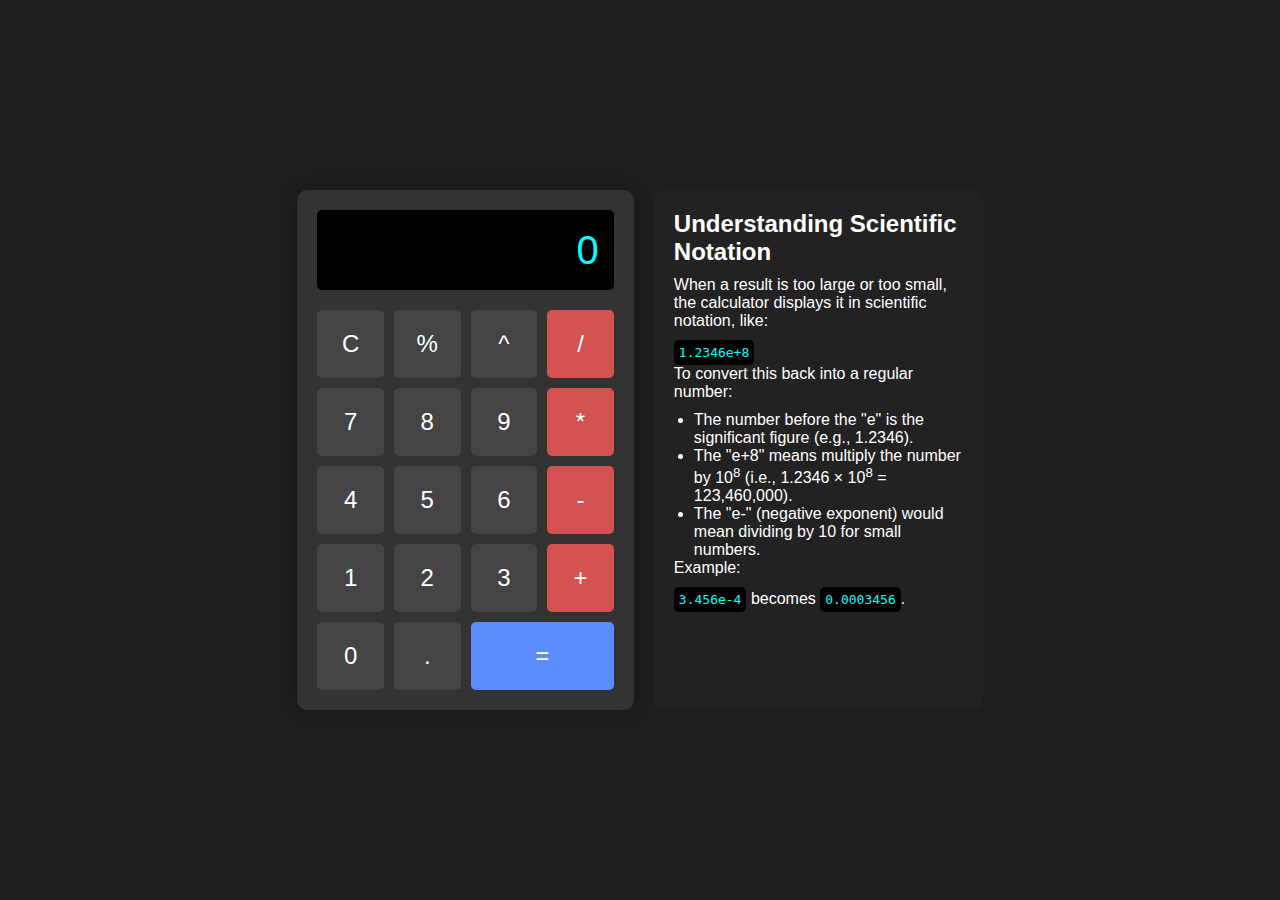
==== calculator/index.html @ e38bb3e3 "first commit" ====
<!DOCTYPE html>
<html lang="en">
<head>
    <meta charset="UTF-8">
    <meta name="viewport" content="width=device-width, initial-scale=1.0">
    <title> Calculator with Explanation</title>
    <link rel="stylesheet" href="styles.css">
</head>
<body>
    <div class="container">
        <div class="calculator">
            <div class="display" id="display">0</div>
            <div class="buttons">
                <button class="btn" id="clear">C</button>
                <button class="btn" id="mod">%</button>
                <button class="btn" id="exp">^</button>
                <button class="btn operator" id="divide">/</button>

                <button class="btn number">7</button>
                <button class="btn number">8</button>
                <button class="btn number">9</button>
                <button class="btn operator" id="multiply">*</button>

                <button class="btn number">4</button>
                <button class="btn number">5</button>
                <button class="btn number">6</button>
                <button class="btn operator" id="subtract">-</button>

                <button class="btn number">1</button>
                <button class="btn number">2</button>
                <button class="btn number">3</button>
                <button class="btn operator" id="add">+</button>

                <button class="btn number">0</button>
                <button class="btn" id="decimal">.</button>
                <button class="btn" id="equals">=</button>
            </div>
        </div>

        <!-- Explanation Section -->
        <div class="explanation">
            <h2>Understanding Scientific Notation</h2>
            <p>When a result is too large or too small, the calculator displays it in scientific notation, like:</p>
            <pre>1.2346e+8</pre>
            <p>To convert this back into a regular number:</p>
            <ul>
                <li>The number before the "e" is the significant figure (e.g., 1.2346).</li>
                <li>The "e+8" means multiply the number by 10<sup>8</sup> (i.e., 1.2346 × 10<sup>8</sup> = 123,460,000).</li>
                <li>The "e-" (negative exponent) would mean dividing by 10 for small numbers.</li>
            </ul>
            <p>Example: <pre>3.456e-4</pre> becomes <pre>0.0003456</pre>.</p>
        </div>
    </div>

    <script src="main.js"></script>
</body>
</html>
---- calculator/styles.css ----
* {
  margin: 0;
  padding: 0;
  box-sizing: border-box;
}

body {
  display: flex;
  justify-content: center;
  align-items: center;
  height: 100vh;
  background-color: #1e1e1e;
  font-family: 'Arial', sans-serif;
}

.container {
  display: flex;
  max-width: 800px;
  gap: 20px;
}

.calculator {
  background-color: #333;
  padding: 20px;
  border-radius: 10px;
  box-shadow: 0 0 20px rgba(0, 0, 0, 0.3);
  max-width: 400px;
  width: 100%;
}

.display {
  background-color: #000;
  color: #0ff;
  font-size: 2.5em;
  text-align: right;
  padding: 15px;
  border-radius: 5px;
  margin-bottom: 20px;
  height: 80px;
  display: flex;
  align-items: center;
  justify-content: flex-end;
  word-wrap: break-word;
  overflow: hidden;
}

.buttons {
  display: grid;
  grid-template-columns: repeat(4, 1fr);
  gap: 10px;
}

.btn {
  padding: 20px;
  background-color: #444;
  color: #fff;
  font-size: 1.5em;
  border: none;
  border-radius: 5px;
  cursor: pointer;
  transition: background-color 0.3s;
}

.btn:hover {
  background-color: #555;
}

.operator {
  background-color: #d45252;
}

.operator:hover {
  background-color: #ff5e5e;
}

#equals {
  background-color: #5c8bff;
  grid-column: span 2;
}

#equals:hover {
  background-color: #729dff;
}

/* Responsive Design */
@media (max-width: 500px) {
  .display {
      font-size: 1.8em;
  }
  .btn {
      font-size: 1.2em;
      padding: 15px;
  }
}

/* Explanation Section */
.explanation {
  background-color: #222;
  color: #fff;
  padding: 20px;
  border-radius: 10px;
  max-width: 350px;
  font-size: 1em;
}

.explanation h2 {
  font-size: 1.5em;
  margin-bottom: 10px;
}

.explanation p {
  margin-bottom: 10px;
}

.explanation ul {
  list-style-type: disc;
  margin-left: 20px;
}

.explanation pre {
  background-color: #000;
  color: #0ff;
  padding: 5px;
  border-radius: 5px;
  display: inline-block;
}
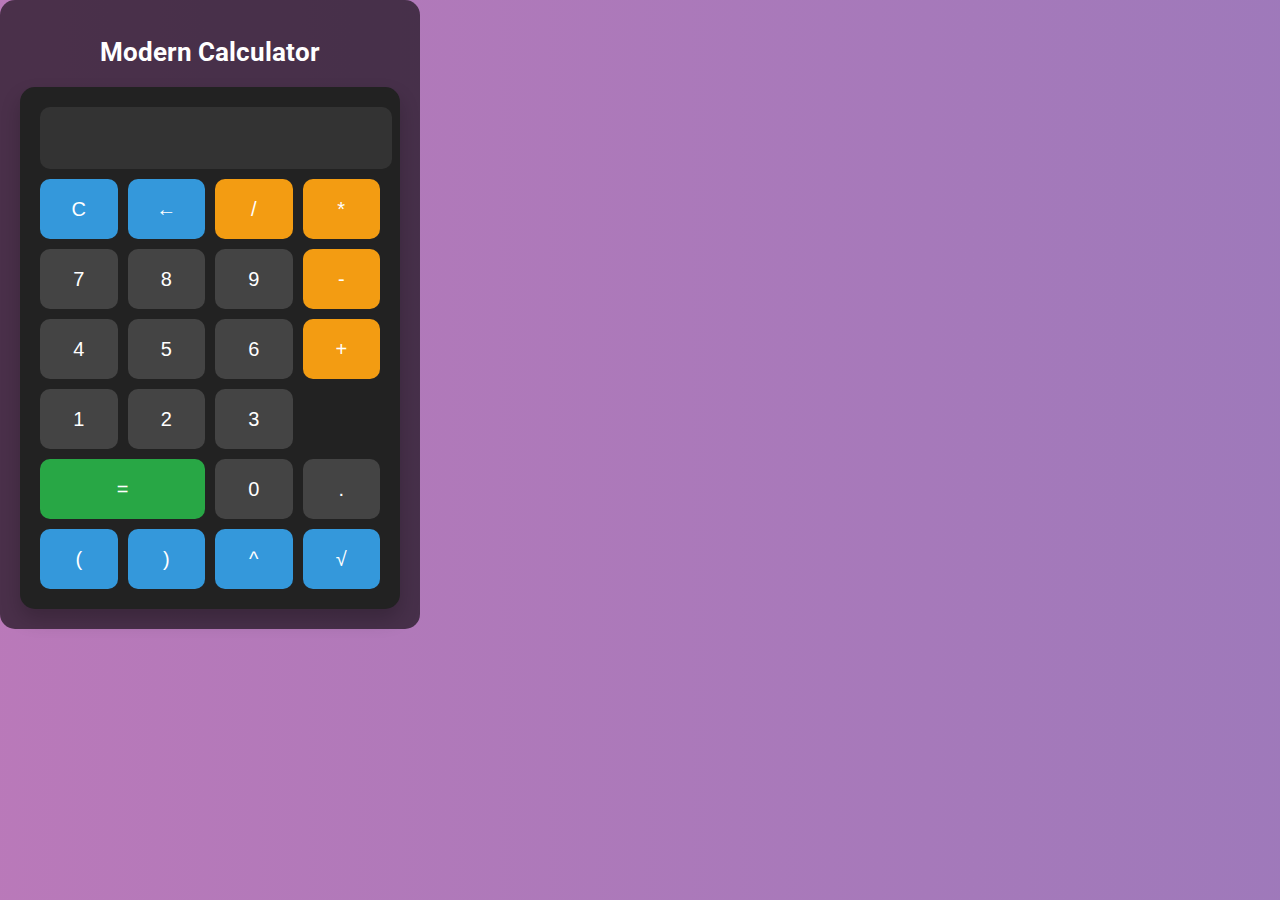
==== commit a2dd3586: "improved the calculator" ====
--- a/calculator/index.html
+++ b/calculator/index.html
@@ -3,55 +3,44 @@
 <head>
     <meta charset="UTF-8">
     <meta name="viewport" content="width=device-width, initial-scale=1.0">
-    <title> Calculator with Explanation</title>
+    <title>Modern Calculator</title>
     <link rel="stylesheet" href="styles.css">
 </head>
 <body>
     <div class="container">
-        <div class="calculator">
-            <div class="display" id="display">0</div>
-            <div class="buttons">
-                <button class="btn" id="clear">C</button>
-                <button class="btn" id="mod">%</button>
-                <button class="btn" id="exp">^</button>
-                <button class="btn operator" id="divide">/</button>
-
-                <button class="btn number">7</button>
-                <button class="btn number">8</button>
-                <button class="btn number">9</button>
-                <button class="btn operator" id="multiply">*</button>
-
-                <button class="btn number">4</button>
-                <button class="btn number">5</button>
-                <button class="btn number">6</button>
-                <button class="btn operator" id="subtract">-</button>
-
-                <button class="btn number">1</button>
-                <button class="btn number">2</button>
-                <button class="btn number">3</button>
-                <button class="btn operator" id="add">+</button>
-
-                <button class="btn number">0</button>
-                <button class="btn" id="decimal">.</button>
-                <button class="btn" id="equals">=</button>
+        <div class="background">
+            <div class="overlay">
+                <h1>Modern Calculator</h1>
+                <div class="calculator">
+                    <input type="text" class="calculator-screen" id="calculator-screen" disabled />
+                    <div class="calculator-buttons">
+                        <button class="btn function-btn" onclick="clearScreen()">C</button>
+                        <button class="btn function-btn" onclick="backspace()">←</button>
+                        <button class="btn operator-btn" onclick="appendCharacter('/')">/</button>
+                        <button class="btn operator-btn" onclick="appendCharacter('*')">*</button>
+                        <button class="btn" onclick="appendCharacter('7')">7</button>
+                        <button class="btn" onclick="appendCharacter('8')">8</button>
+                        <button class="btn" onclick="appendCharacter('9')">9</button>
+                        <button class="btn operator-btn" onclick="appendCharacter('-')">-</button>
+                        <button class="btn" onclick="appendCharacter('4')">4</button>
+                        <button class="btn" onclick="appendCharacter('5')">5</button>
+                        <button class="btn" onclick="appendCharacter('6')">6</button>
+                        <button class="btn operator-btn" onclick="appendCharacter('+')">+</button>
+                        <button class="btn" onclick="appendCharacter('1')">1</button>
+                        <button class="btn" onclick="appendCharacter('2')">2</button>
+                        <button class="btn" onclick="appendCharacter('3')">3</button>
+                        <button class="btn equal-sign" onclick="calculateResult()">=</button>
+                        <button class="btn" onclick="appendCharacter('0')">0</button>
+                        <button class="btn" onclick="appendCharacter('.')">.</button>
+                        <button class="btn function-btn" onclick="appendCharacter('(')">(</button>
+                        <button class="btn function-btn" onclick="appendCharacter(')')">)</button>
+                        <button class="btn function-btn" onclick="appendCharacter('**')">^</button>
+                        <button class="btn function-btn" onclick="appendSquareRoot()">√</button>
+                    </div>
+                </div>
             </div>
         </div>
-
-        <!-- Explanation Section -->
-        <div class="explanation">
-            <h2>Understanding Scientific Notation</h2>
-            <p>When a result is too large or too small, the calculator displays it in scientific notation, like:</p>
-            <pre>1.2346e+8</pre>
-            <p>To convert this back into a regular number:</p>
-            <ul>
-                <li>The number before the "e" is the significant figure (e.g., 1.2346).</li>
-                <li>The "e+8" means multiply the number by 10<sup>8</sup> (i.e., 1.2346 × 10<sup>8</sup> = 123,460,000).</li>
-                <li>The "e-" (negative exponent) would mean dividing by 10 for small numbers.</li>
-            </ul>
-            <p>Example: <pre>3.456e-4</pre> becomes <pre>0.0003456</pre>.</p>
-        </div>
     </div>
-
-    <script src="main.js"></script>
+    <script src="script.js"></script>
 </body>
-</html>
+</html>--- a/calculator/styles.css
+++ b/calculator/styles.css
@@ -1,126 +1,106 @@
-* {
-  margin: 0;
-  padding: 0;
-  box-sizing: border-box;
-}
+@import url('https://fonts.googleapis.com/css2?family=Roboto:wght@400;500&display=swap');
 
 body {
-  display: flex;
-  justify-content: center;
-  align-items: center;
-  height: 100vh;
-  background-color: #1e1e1e;
-  font-family: 'Arial', sans-serif;
+    margin: 0;
+    font-family: 'Roboto', sans-serif;
+    display: flex;
+    justify-content: center;
+    align-items: center;
+    height: 100vh;
+    background: #f3f3f3;
 }
 
 .container {
-  display: flex;
-  max-width: 800px;
-  gap: 20px;
+    display: flex;
+    justify-content: center;
+    align-items: center;
+    height: 100%;
+    width: 100%;
+}
+
+.background {
+    position: relative;
+    width: 100%;
+    height: 100%;
+    background: linear-gradient(to right, rgba(128, 0, 128, 0.5), rgba(75, 0, 130, 0.5)), url('https://images.unsplash.com/photo-1574169208507-843761648b70?crop=entropy&cs=tinysrgb&fit=max&fm=jpg&ixid=MnwzNjUyOXwwfDF8c2VhcmNofDJ8fGZ1bm55fGVufDB8fHx8MTY0MTgwODAyOQ&ixlib=rb-1.2.1&q=80&w=1080') no-repeat center center/cover;
+}
+
+.overlay {
+    background: rgba(0, 0, 0, 0.6);
+    padding: 20px;
+    border-radius: 15px;
+    text-align: center;
+    color: #fff;
+    width: 380px;
+}
+
+h1 {
+    margin-bottom: 20px;
+    font-size: 26px;
 }
 
 .calculator {
-  background-color: #333;
-  padding: 20px;
-  border-radius: 10px;
-  box-shadow: 0 0 20px rgba(0, 0, 0, 0.3);
-  max-width: 400px;
-  width: 100%;
+    background-color: #222;
+    padding: 20px;
+    border-radius: 15px;
+    box-shadow: 0 10px 20px rgba(0, 0, 0, 0.2);
 }
 
-.display {
-  background-color: #000;
-  color: #0ff;
-  font-size: 2.5em;
-  text-align: right;
-  padding: 15px;
-  border-radius: 5px;
-  margin-bottom: 20px;
-  height: 80px;
-  display: flex;
-  align-items: center;
-  justify-content: flex-end;
-  word-wrap: break-word;
-  overflow: hidden;
+.calculator-screen {
+    width: 100%;
+    height: 60px;
+    margin-bottom: 10px;
+    border: none;
+    background-color: #333;
+    color: #fff;
+    text-align: right;
+    padding-right: 10px;
+    font-size: 22px;
+    border-radius: 10px;
 }
 
-.buttons {
-  display: grid;
-  grid-template-columns: repeat(4, 1fr);
-  gap: 10px;
+.calculator-buttons {
+    display: grid;
+    grid-template-columns: repeat(4, 1fr);
+    gap: 10px;
 }
 
 .btn {
-  padding: 20px;
-  background-color: #444;
-  color: #fff;
-  font-size: 1.5em;
-  border: none;
-  border-radius: 5px;
-  cursor: pointer;
-  transition: background-color 0.3s;
+    background-color: #444;
+    border: none;
+    border-radius: 10px;
+    height: 60px;
+    font-size: 20px;
+    color: #fff;
+    cursor: pointer;
+    transition: all 0.3s;
 }
 
 .btn:hover {
-  background-color: #555;
+    background-color: #555;
 }
 
-.operator {
-  background-color: #d45252;
+.operator-btn {
+    background-color: #f39c12;
 }
 
-.operator:hover {
-  background-color: #ff5e5e;
+.operator-btn:hover {
+    background-color: #e67e22;
 }
 
-#equals {
-  background-color: #5c8bff;
-  grid-column: span 2;
+.function-btn {
+    background-color: #3498db;
 }
 
-#equals:hover {
-  background-color: #729dff;
+.function-btn:hover {
+    background-color: #2980b9;
 }
 
-/* Responsive Design */
-@media (max-width: 500px) {
-  .display {
-      font-size: 1.8em;
-  }
-  .btn {
-      font-size: 1.2em;
-      padding: 15px;
-  }
+.equal-sign {
+    background-color: #28a745;
+    grid-column: span 2;
 }
 
-/* Explanation Section */
-.explanation {
-  background-color: #222;
-  color: #fff;
-  padding: 20px;
-  border-radius: 10px;
-  max-width: 350px;
-  font-size: 1em;
-}
-
-.explanation h2 {
-  font-size: 1.5em;
-  margin-bottom: 10px;
-}
-
-.explanation p {
-  margin-bottom: 10px;
-}
-
-.explanation ul {
-  list-style-type: disc;
-  margin-left: 20px;
-}
-
-.explanation pre {
-  background-color: #000;
-  color: #0ff;
-  padding: 5px;
-  border-radius: 5px;
-  display: inline-block;
-}
+.equal-sign:hover {
+    background-color: #218838;
+}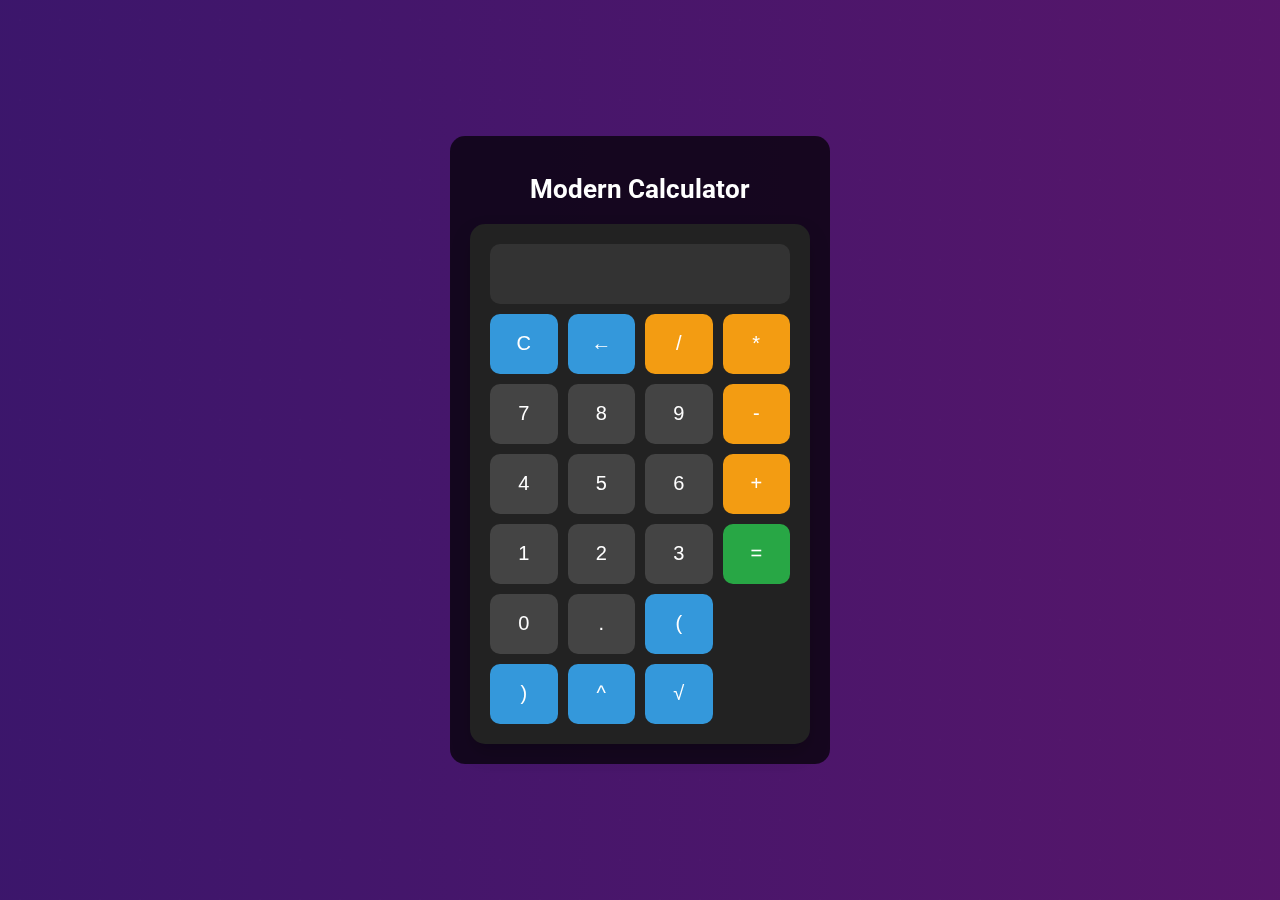
==== commit 442e594c: "improved calculator again" ====
--- a/calculator/index.html
+++ b/calculator/index.html
@@ -1,46 +1,49 @@
 <!DOCTYPE html>
 <html lang="en">
-<head>
-    <meta charset="UTF-8">
-    <meta name="viewport" content="width=device-width, initial-scale=1.0">
+  <head>
+    <meta charset="UTF-8" />
+    <meta name="viewport" content="width=device-width, initial-scale=1.0" />
     <title>Modern Calculator</title>
-    <link rel="stylesheet" href="styles.css">
-</head>
-<body>
-    <div class="container">
-        <div class="background">
-            <div class="overlay">
-                <h1>Modern Calculator</h1>
-                <div class="calculator">
-                    <input type="text" class="calculator-screen" id="calculator-screen" disabled />
-                    <div class="calculator-buttons">
-                        <button class="btn function-btn" onclick="clearScreen()">C</button>
-                        <button class="btn function-btn" onclick="backspace()">←</button>
-                        <button class="btn operator-btn" onclick="appendCharacter('/')">/</button>
-                        <button class="btn operator-btn" onclick="appendCharacter('*')">*</button>
-                        <button class="btn" onclick="appendCharacter('7')">7</button>
-                        <button class="btn" onclick="appendCharacter('8')">8</button>
-                        <button class="btn" onclick="appendCharacter('9')">9</button>
-                        <button class="btn operator-btn" onclick="appendCharacter('-')">-</button>
-                        <button class="btn" onclick="appendCharacter('4')">4</button>
-                        <button class="btn" onclick="appendCharacter('5')">5</button>
-                        <button class="btn" onclick="appendCharacter('6')">6</button>
-                        <button class="btn operator-btn" onclick="appendCharacter('+')">+</button>
-                        <button class="btn" onclick="appendCharacter('1')">1</button>
-                        <button class="btn" onclick="appendCharacter('2')">2</button>
-                        <button class="btn" onclick="appendCharacter('3')">3</button>
-                        <button class="btn equal-sign" onclick="calculateResult()">=</button>
-                        <button class="btn" onclick="appendCharacter('0')">0</button>
-                        <button class="btn" onclick="appendCharacter('.')">.</button>
-                        <button class="btn function-btn" onclick="appendCharacter('(')">(</button>
-                        <button class="btn function-btn" onclick="appendCharacter(')')">)</button>
-                        <button class="btn function-btn" onclick="appendCharacter('**')">^</button>
-                        <button class="btn function-btn" onclick="appendSquareRoot()">√</button>
-                    </div>
-                </div>
-            </div>
+    <link rel="stylesheet" href="styles.css" />
+  </head>
+  <body>
+    <div class="background">
+      <div class="overlay">
+        <h1>Modern Calculator</h1>
+        <div class="calculator">
+          <input
+            type="text"
+            class="calculator-screen"
+            id="calculator-screen"
+            disabled
+          />
+          <div class="calculator-buttons">
+            <button class="btn function-btn" data-value="C">C</button>
+            <button class="btn function-btn" data-value="←">←</button>
+            <button class="btn operator-btn" data-value="/">/</button>
+            <button class="btn operator-btn" data-value="*">*</button>
+            <button class="btn" data-value="7">7</button>
+            <button class="btn" data-value="8">8</button>
+            <button class="btn" data-value="9">9</button>
+            <button class="btn operator-btn" data-value="-">-</button>
+            <button class="btn" data-value="4">4</button>
+            <button class="btn" data-value="5">5</button>
+            <button class="btn" data-value="6">6</button>
+            <button class="btn operator-btn" data-value="+">+</button>
+            <button class="btn" data-value="1">1</button>
+            <button class="btn" data-value="2">2</button>
+            <button class="btn" data-value="3">3</button>
+            <button class="btn equal-sign" data-value="=">=</button>
+            <button class="btn" data-value="0">0</button>
+            <button class="btn" data-value=".">.</button>
+            <button class="btn function-btn" data-value="(">(</button>
+            <button class="btn function-btn" data-value=")">)</button>
+            <button class="btn function-btn" data-value="**">^</button>
+            <button class="btn function-btn" data-value="√">√</button>
+          </div>
         </div>
+      </div>
     </div>
     <script src="script.js"></script>
-</body>
+  </body>
 </html>--- a/calculator/styles.css
+++ b/calculator/styles.css
@@ -1,106 +1,126 @@
 @import url('https://fonts.googleapis.com/css2?family=Roboto:wght@400;500&display=swap');
 
 body {
-    margin: 0;
-    font-family: 'Roboto', sans-serif;
-    display: flex;
-    justify-content: center;
-    align-items: center;
-    height: 100vh;
-    background: #f3f3f3;
-}
-
-.container {
-    display: flex;
-    justify-content: center;
-    align-items: center;
-    height: 100%;
-    width: 100%;
+  margin: 0;
+  font-family: 'Roboto', sans-serif;
+  min-height: 100vh;
+  background: #2c2c54;
 }
 
 .background {
-    position: relative;
-    width: 100%;
-    height: 100%;
-    background: linear-gradient(to right, rgba(128, 0, 128, 0.5), rgba(75, 0, 130, 0.5)), url('https://images.unsplash.com/photo-1574169208507-843761648b70?crop=entropy&cs=tinysrgb&fit=max&fm=jpg&ixid=MnwzNjUyOXwwfDF8c2VhcmNofDJ8fGZ1bm55fGVufDB8fHx8MTY0MTgwODAyOQ&ixlib=rb-1.2.1&q=80&w=1080') no-repeat center center/cover;
+  position: fixed;
+  top: 0;
+  left: 0;
+  width: 100%;
+  height: 100%;
+  background: linear-gradient(
+    to right,
+    rgba(75, 0, 130, 0.5),
+    rgba(128, 0, 128, 0.5)
+  );
+  z-index: 0;
+  display: flex;
+  justify-content: center;
+  align-items: center;
+}
+
+.background::after {
+  content: '';
+  position: absolute;
+  top: 0;
+  left: 0;
+  width: 100%;
+  height: 100%;
+  background: radial-gradient(rgba(255, 255, 255, 0.1) 1px, transparent 1px);
+  background-size: 40px 40px;
+  opacity: 0.1;
 }
 
 .overlay {
-    background: rgba(0, 0, 0, 0.6);
-    padding: 20px;
-    border-radius: 15px;
-    text-align: center;
-    color: #fff;
-    width: 380px;
+  position: relative;
+  z-index: 1;
+  background: rgba(0, 0, 0, 0.7);
+  padding: 20px;
+  border-radius: 15px;
+  text-align: center;
+  color: #fff;
+  width: 380px;
+  box-sizing: border-box;
 }
 
 h1 {
-    margin-bottom: 20px;
-    font-size: 26px;
+  margin-bottom: 20px;
+  font-size: 26px;
 }
 
 .calculator {
-    background-color: #222;
-    padding: 20px;
-    border-radius: 15px;
-    box-shadow: 0 10px 20px rgba(0, 0, 0, 0.2);
+  background-color: #222;
+  padding: 20px;
+  border-radius: 15px;
+  box-shadow: 0 10px 20px rgba(0, 0, 0, 0.2);
 }
 
 .calculator-screen {
-    width: 100%;
-    height: 60px;
-    margin-bottom: 10px;
-    border: none;
-    background-color: #333;
-    color: #fff;
-    text-align: right;
-    padding-right: 10px;
-    font-size: 22px;
-    border-radius: 10px;
+  width: 100%;
+  height: 60px;
+  margin-bottom: 10px;
+  border: none;
+  background-color: #333;
+  color: #fff;
+  text-align: right;
+  padding: 0 10px;
+  font-size: 22px;
+  border-radius: 10px;
+  box-sizing: border-box;
 }
 
 .calculator-buttons {
-    display: grid;
-    grid-template-columns: repeat(4, 1fr);
-    gap: 10px;
+  display: grid;
+  grid-template-columns: repeat(4, 1fr);
+  gap: 10px;
 }
 
 .btn {
-    background-color: #444;
-    border: none;
-    border-radius: 10px;
-    height: 60px;
-    font-size: 20px;
-    color: #fff;
-    cursor: pointer;
-    transition: all 0.3s;
+  background-color: #444;
+  border: none;
+  border-radius: 10px;
+  height: 60px;
+  font-size: 20px;
+  color: #fff;
+  cursor: pointer;
+  transition: transform 0.1s, background-color 0.3s;
+  padding: 0;
+}
+
+.btn:active {
+  transform: scale(0.95);
 }
 
 .btn:hover {
-    background-color: #555;
+  background-color: #555;
 }
 
 .operator-btn {
-    background-color: #f39c12;
+  background-color: #f39c12;
 }
 
 .operator-btn:hover {
-    background-color: #e67e22;
+  background-color: #e67e22;
 }
 
 .function-btn {
-    background-color: #3498db;
+  background-color: #3498db;
 }
 
 .function-btn:hover {
-    background-color: #2980b9;
+  background-color: #2980b9;
 }
 
 .equal-sign {
-    background-color: #28a745;
-    grid-column: span 2;
+  background-color: #28a745;
+  grid-row: span 2;
 }
 
 .equal-sign:hover {
-    background-color: #218838;
+  background-color: #218838;
 }